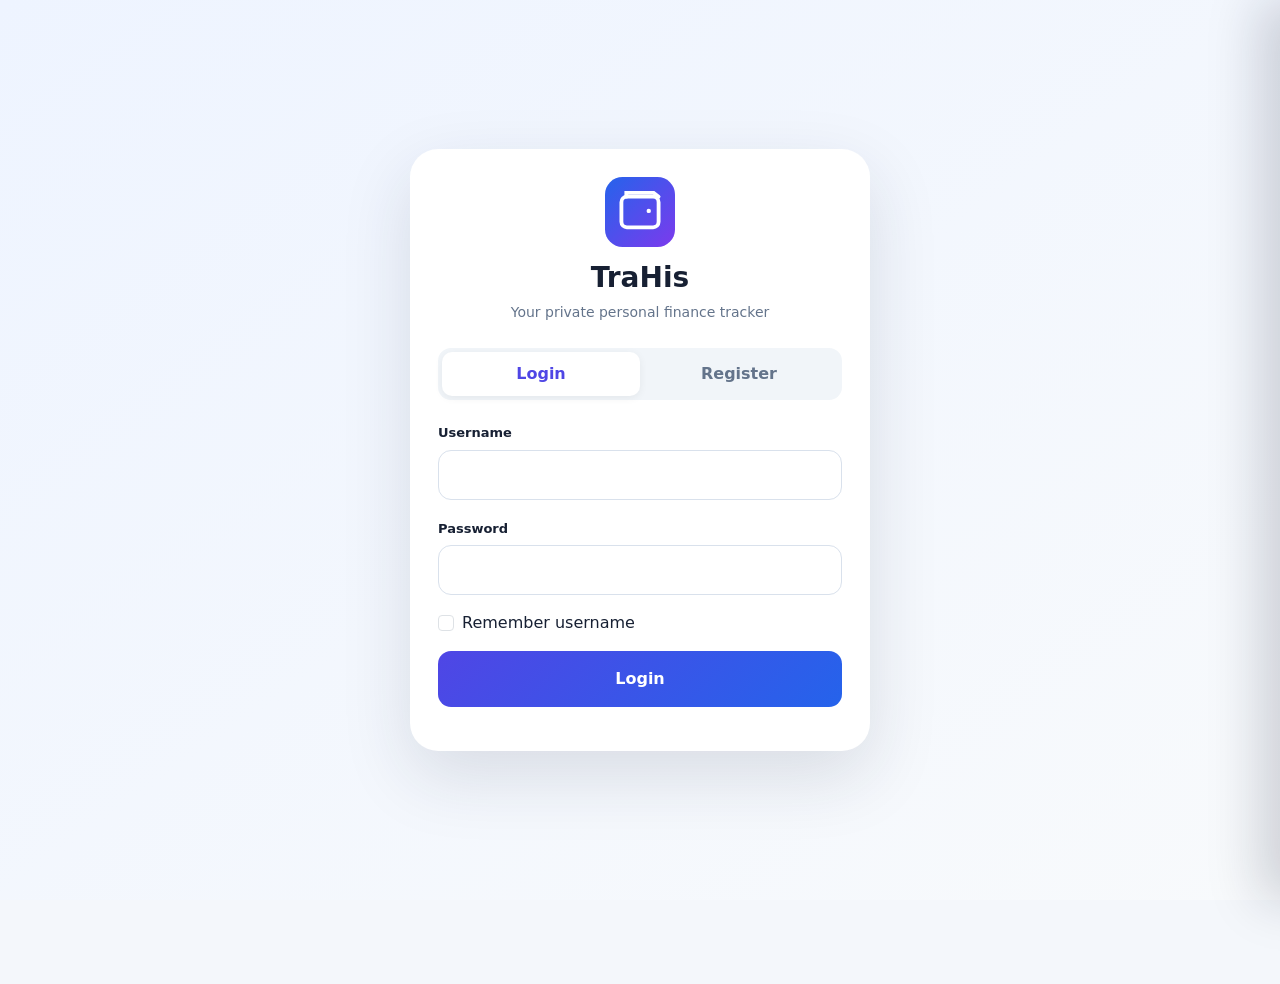
==== add.html @ 41b8a4a2 "Initial commit" ====
<!doctype html>
<html lang="en">
<head>
  <meta charset="utf-8">
  <meta name="viewport" content="width=device-width, initial-scale=1, viewport-fit=cover">
  <meta name="theme-color" content="#4f46e5">
  <meta name="description" content="TraHis personal finance tracker">
  <title>Add • TraHis</title>
  <!-- Manifest is injected only on http/https so file:// testing has no CORS error. -->
  <link id="pwaManifest" rel="manifest">
  <link rel="icon" href="assets/icon.svg" type="image/svg+xml">
  <link rel="stylesheet" href="assets/bootstrap.min.css">
  <link rel="stylesheet" href="assets/bootstrap-icons.css">
  <link rel="stylesheet" href="css/style.css">
</head>
<body data-page="add">
<div id="app"></div>

<!-- Header -->
<header id="appHeader" class="app-header">
  <div class="header-inner">
    <a class="brand" href="index.html"><img src="assets/icon.svg" alt="TraHis"> <span>TraHis</span></a>
    <div class="header-actions">
      <button id="themeToggle" class="theme-toggle" type="button" aria-label="Switch theme" title="Switch theme">
        <i class="bi bi-moon-stars-fill"></i><span class="theme-toggle-label">Dark</span>
      </button>
      <span id="headerUser" class="header-user"></span>
      <button id="headerMenuBtn" class="icon-btn" type="button" aria-label="Open menu"><i class="bi bi-person-circle"></i></button>
    </div>
  </div>
</header>

<!-- Side drawer -->
<div id="drawerOverlay" class="drawer-overlay"></div>
<aside id="appDrawer" class="app-drawer">
  <div class="drawer-top">
    <div class="drawer-brand"><img src="assets/icon.svg" alt=""><div><strong>TraHis</strong><small>Personal finance</small></div></div>
    <button id="closeDrawer" class="icon-btn"><i class="bi bi-x-lg"></i></button>
  </div>
  <div class="drawer-user" id="drawerUser"></div>
  <nav class="drawer-nav">
    <a href="savings.html"><i class="bi bi-piggy-bank"></i><span>Savings</span></a>
    <a href="profile.html"><i class="bi bi-person"></i><span>Profile</span></a>
    <a href="backup.html"><i class="bi bi-cloud-arrow-down"></i><span>Backup & Restore</span></a>
    <a id="adminNav" href="admin.html"><i class="bi bi-shield-check"></i><span>Admin</span></a>
    <button id="logoutBtn" class="danger"><i class="bi bi-box-arrow-right"></i><span>Logout</span></button>
  </nav>
  <div class="drawer-foot">Local-only data • No server database</div>
</aside>

<main id="main" class="main-shell"></main>

<!-- Bottom navigation -->
<nav id="bottomNav" class="bottom-nav">
  <a href="index.html" class="active"><i class="bi bi-grid-1x2-fill"></i><span>Home</span></a>
  <a href="add.html"><i class="bi bi-plus-circle"></i><span>Add</span></a>
  <a href="transfer.html"><i class="bi bi-arrow-left-right"></i><span>Transfer</span></a>
  <a href="history.html"><i class="bi bi-clock-history"></i><span>History</span></a>
</nav>

<div id="toastBox" class="toast-container position-fixed top-0 end-0 p-3"></div>
<input id="restoreFile" type="file" accept=".json,application/json" hidden>

<script src="assets/jquery.min.js"></script>
<script src="assets/bootstrap.bundle.min.js"></script>
<script src="js/app.js"></script>
</body>
</html>
---- css/style.css ----
/* TraHis app UI */
:root{
  --primary:#4f46e5; --primary2:#2563eb; --ink:#172033; --muted:#64748b;
  --bg:#f4f7fb; --card:#fff; --line:#e5eaf2; --danger:#dc3545;
}
*{box-sizing:border-box}
html,body{margin:0;min-height:100%;background:var(--bg);color:var(--ink);font-family:Inter,system-ui,-apple-system,"Segoe UI",Roboto,Arial,sans-serif}
body{padding-bottom:84px}
button,input,select{font:inherit}
button{border:0}
.app-header{
  position:fixed;z-index:1030;top:0;left:0;right:0;height:68px;
  background:rgba(255,255,255,.96);backdrop-filter:blur(16px);
  border-bottom:1px solid rgba(226,232,240,.9);transition:none;
}
.header-inner{height:100%;max-width:1100px;margin:auto;padding:0 18px;display:flex;align-items:center;justify-content:space-between}
.brand{display:flex;align-items:center;gap:9px;color:var(--ink);text-decoration:none;font-weight:800;font-size:19px;margin-right:auto}
.brand img,.drawer-brand img{width:38px;height:38px}
.header-actions{display:flex;align-items:center;gap:8px}
.header-user{font-size:12px;color:var(--muted);font-weight:700;max-width:120px;overflow:hidden;text-overflow:ellipsis;white-space:nowrap}
.icon-btn{width:42px;height:42px;border-radius:13px;background:#f1f5ff;color:var(--primary);display:inline-grid;place-items:center;font-size:20px;cursor:pointer}
.icon-btn:hover{background:#e7ebff}
.main-shell{max-width:1100px;margin:0 auto;padding:88px 18px 24px;min-height:100vh}
.bottom-nav{
  position:fixed;z-index:1025;bottom:0;left:0;right:0;height:72px;background:rgba(255,255,255,.96);
  backdrop-filter:blur(18px);border-top:1px solid var(--line);display:flex;justify-content:center;gap:4px;padding:7px 10px calc(7px + env(safe-area-inset-bottom));
}
.bottom-nav button{flex:1;max-width:160px;background:transparent;color:#718096;border-radius:16px;display:flex;flex-direction:column;align-items:center;justify-content:center;gap:2px;font-size:11px;font-weight:700;cursor:pointer}
.bottom-nav button i{font-size:19px}
.bottom-nav button.active{background:var(--primary-soft);color:var(--primary)}
.cardx{background:var(--card);border:1px solid var(--line);border-radius:22px;box-shadow:0 8px 28px rgba(30,41,59,.06)}
.page-title{font-size:27px;font-weight:850;margin:0}
.page-subtitle{color:var(--muted);margin-top:5px}
.hero{
  background:linear-gradient(135deg,#4f46e5,#2563eb);color:white;border-radius:25px;padding:22px;
  box-shadow:0 16px 35px rgba(37,99,235,.22);overflow:hidden;position:relative
}
.hero:after{content:"";position:absolute;width:180px;height:180px;border-radius:50%;background:rgba(255,255,255,.1);right:-70px;top:-80px}
.stat-card{padding:18px;min-height:122px}
.stat-icon{width:45px;height:45px;border-radius:14px;display:grid;place-items:center;font-size:20px;margin-bottom:10px}
.stat-label{font-size:13px;color:var(--muted);font-weight:700}
.stat-value{font-size:22px;font-weight:850;margin-top:3px}
.balance-row{padding:16px 18px;display:flex;align-items:center;justify-content:space-between}
.balance-left{display:flex;align-items:center;gap:12px}
.balance-icon{width:43px;height:43px;border-radius:14px;display:grid;place-items:center}
.balance-name{font-weight:800}.balance-note{font-size:11px;color:var(--muted)}
.balance-value{font-size:19px;font-weight:850}
.section-title{font-weight:850;font-size:17px;margin:26px 0 12px}
.form-card{padding:20px}
.form-label{font-size:13px;font-weight:800;margin-bottom:7px}
.form-control,.form-select{border-radius:13px;padding:12px 13px;border-color:#d9e1ec}
.form-control:focus,.form-select:focus{box-shadow:0 0 0 3px rgba(79,70,229,.11);border-color:#818cf8}
.btn-primary{background:linear-gradient(135deg,var(--primary),var(--primary2));border:0;border-radius:13px;font-weight:800;padding:11px 17px}
.btn-soft{background:var(--primary-soft);color:var(--primary);border-radius:13px;font-weight:800;padding:10px 14px}
.tx-item{padding:15px 16px;display:flex;align-items:center;justify-content:space-between;gap:12px}
.tx-left{display:flex;gap:12px;align-items:center;min-width:0}
.tx-icon{width:42px;height:42px;border-radius:13px;display:grid;place-items:center;flex:0 0 auto}
.tx-title{font-weight:800;white-space:nowrap;overflow:hidden;text-overflow:ellipsis}
.tx-meta{font-size:11px;color:var(--muted);margin-top:3px}
.tx-amount{font-weight:850;white-space:nowrap}.income{color:#16824c}.expense{color:#d12f43}
.filter-bar{padding:15px}.filter-bar .row{row-gap:8px}
.empty{padding:35px 15px;text-align:center;color:var(--muted)}
.drawer-overlay{position:fixed;inset:0;background:rgba(15,23,42,.45);z-index:1040;opacity:0;visibility:hidden;transition:.2s}
.drawer-overlay.open{opacity:1;visibility:visible}
.app-drawer{
  position:fixed;z-index:1041;top:0;right:0;bottom:0;width:min(350px,90vw);background:#fff;
  transform:translateX(100%);transition:.25s ease;box-shadow:-20px 0 50px rgba(15,23,42,.18);padding:18px
}
.app-drawer.open{transform:translateX(0)}
.drawer-top{display:flex;align-items:center;justify-content:space-between}
.drawer-brand{display:flex;align-items:center;gap:10px}.drawer-brand strong{display:block;font-size:18px}.drawer-brand small{display:block;color:var(--muted)}
.drawer-user{margin:20px 0;padding:14px;border-radius:16px;background:#f5f7ff;color:#334155}
.drawer-nav{display:grid;gap:8px}.drawer-nav button{display:flex;align-items:center;gap:13px;padding:14px 15px;border-radius:15px;background:#f8fafc;color:#263247;font-weight:800;text-align:left;cursor:pointer}
.drawer-nav button i{font-size:20px;color:var(--primary)}.drawer-nav button.danger{color:#b42332;background:#fff3f3}.drawer-nav button.danger i{color:#d92d3b}
.drawer-foot{position:absolute;bottom:22px;left:18px;right:18px;text-align:center;font-size:11px;color:#94a3b8}
.chart-box{height:230px;padding:18px}.chart-box canvas{width:100%;height:100%}
.kpi{padding:15px;border-radius:17px;background:#f8fafc;border:1px solid var(--line)}
.admin-card{padding:16px}.admin-actions{display:flex;gap:7px;flex-wrap:wrap}
.avatar{width:42px;height:42px;border-radius:50%;display:grid;place-items:center;background:#e0e7ff;color:var(--primary);font-weight:850}
.login-page{min-height:100vh;display:grid;place-items:center;padding:20px;background:linear-gradient(145deg,#eef4ff,#f8fafc)}
.login-card{width:min(460px,100%);padding:28px;border-radius:28px;background:#fff;box-shadow:0 25px 70px rgba(30,41,59,.13)}
.login-logo{width:70px;height:70px;margin:0 auto 14px;display:block}.login-card h1{text-align:center;font-size:28px;font-weight:900}.login-card .lead{text-align:center;color:var(--muted);font-size:14px;margin-bottom:25px}
.auth-tabs{display:flex;background:#f1f5f9;padding:4px;border-radius:13px;margin-bottom:20px}.auth-tabs button{flex:1;padding:10px;border-radius:10px;background:transparent;font-weight:800;color:var(--muted)}.auth-tabs button.active{background:#fff;color:var(--primary);box-shadow:0 2px 8px rgba(0,0,0,.06)}
.alertx{border-radius:13px;padding:11px 13px;font-size:13px}

/* Savings module */
.savings-page-head{display:flex;align-items:center;justify-content:space-between;gap:18px}
.savings-head-icon{width:50px;height:50px;border-radius:16px;background:var(--primary-soft);color:var(--primary);display:grid;place-items:center;font-size:23px}
.savings-hero-card{padding:22px;display:flex;align-items:center;justify-content:space-between;gap:24px;background:linear-gradient(135deg,#4f46e5,#2563eb);color:#fff;border:0;box-shadow:0 16px 35px rgba(37,99,235,.20)}
.savings-hero-left{min-width:0}.savings-hero-label{font-size:13px;font-weight:800;opacity:.92;display:flex;align-items:center;gap:7px}.savings-hero-amount{font-size:34px;font-weight:900;line-height:1.05;margin-top:7px}.savings-hero-note{font-size:12px;opacity:.78;margin-top:7px}
.savings-hero-right{min-width:235px;padding-left:22px;border-left:1px solid rgba(255,255,255,.22);text-align:right}.savings-hero-icon{width:48px;height:48px;border-radius:15px;background:rgba(255,255,255,.14);display:grid;place-items:center;font-size:20px;margin:0 0 10px auto}.savings-available-label{font-size:11px;opacity:.75}.savings-hero-right strong{display:block;font-size:20px;margin-top:2px}
.savings-setup-card{padding:20px}.savings-section-head h5{margin:0;font-weight:900}.savings-section-head p{margin:5px 0 18px;color:var(--muted);font-size:12px}.savings-input .input-group-text{background:#f8fafc;border-color:#d9e1ec;color:#64748b;font-weight:700}.savings-input .form-control{border-left:0}.savings-input .input-group-text+.form-control{border-left:0}.savings-save-btn{height:47px}.savings-reserve-box{display:flex;align-items:center;justify-content:space-between;gap:12px;padding:14px 15px;background:#f8fafc;border:1px solid var(--line);border-radius:16px}.savings-reserve-box strong{display:block;font-size:18px;margin-top:2px}.savings-category-card{height:100%;padding:17px}.savings-category-card .cat-icon{width:43px;height:43px;border-radius:14px;display:grid;place-items:center;background:#f1f5ff;font-size:20px;margin-bottom:12px}.savings-category-card .cat-name{font-size:12px;color:var(--muted);font-weight:700}.savings-category-card strong{display:block;font-size:19px;margin-top:4px}.savings-action-card{padding:20px}.savings-action-head{display:flex;align-items:flex-start;gap:12px;margin-bottom:17px}.savings-action-icon{width:42px;height:42px;border-radius:13px;background:var(--primary-soft);color:var(--primary);display:grid;place-items:center;flex:0 0 auto}.savings-action-head h6{margin:0;font-weight:850}.savings-action-head p{margin:4px 0 0;font-size:12px;color:var(--muted)}.savings-budget-card{padding:16px 18px;display:flex;align-items:center;justify-content:space-between;gap:15px}.budget-title{font-weight:850}
@media(max-width:600px){.main-shell{padding:82px 12px 95px}.savings-page-head{align-items:flex-start}.savings-head-icon{width:44px;height:44px;font-size:19px}.savings-hero-card{padding:17px;display:block}.savings-hero-amount{font-size:29px}.savings-hero-right{min-width:0;padding:13px 0 0;margin-top:14px;border-left:0;border-top:1px solid rgba(255,255,255,.2);text-align:left}.savings-hero-icon{display:none}.savings-hero-right strong{font-size:18px}.savings-setup-card{padding:16px}.savings-reserve-box{align-items:flex-start;flex-direction:column}.savings-reserve-box .btn{width:100%}.savings-action-card{padding:16px}.savings-budget-card{padding:14px}}
/* Multi-page navigation */
.drawer-nav a{display:flex;align-items:center;gap:13px;padding:14px 15px;border-radius:15px;background:#f8fafc;color:#263247;font-weight:800;text-align:left;cursor:pointer;text-decoration:none}
.drawer-nav a i{font-size:20px;color:var(--primary)}
.drawer-nav a.danger{color:#b42332;background:#fff3f3}
.bottom-nav a{flex:1;max-width:160px;background:transparent;color:#718096;border-radius:16px;display:flex;flex-direction:column;align-items:center;justify-content:center;gap:2px;font-size:11px;font-weight:700;text-decoration:none;cursor:pointer}
.bottom-nav a i{font-size:19px}
.bottom-nav a.active{background:var(--primary-soft);color:var(--primary)}
@media(max-width:600px){.bottom-nav a{font-size:10px}}

/* v8 audit polish */
html{scroll-behavior:smooth;overflow-x:hidden}
body{overflow-x:hidden}
.main-shell{width:100%;padding-bottom:108px}
.page-head{display:flex;align-items:center;justify-content:space-between;gap:14px;margin-bottom:18px}
.hero-amount{font-size:34px;font-weight:900;line-height:1.1;margin-top:3px}
.dot-sep{padding:0 4px}
.stat-blue{background:#e0ecff;color:#2563eb}.stat-green{background:#dcfce7;color:#15803d}.stat-red{background:#fee2e2;color:#dc2626}.stat-yellow{background:#fef3c7;color:#b45309}.stat-purple{background:#f3e8ff;color:#7c3aed}
.income-bg{background:#dcfce7;color:#15803d}.expense-bg{background:#fee2e2;color:#dc2626}.transfer-bg{background:#e0e7ff;color:#4f46e5}.transfer{color:#4f46e5}
.tx-copy{min-width:0}.history-right{display:flex;flex-direction:column;align-items:flex-end;flex:0 0 auto}.tx-actions{display:flex;gap:4px;margin-top:5px}.tx-actions .btn{width:34px;height:30px;padding:0;display:grid;place-items:center;border-radius:9px}
.mini-balance{padding:16px 18px}.mini-balance strong{display:block;font-size:20px;margin-top:3px}
.history-pagination{display:flex;align-items:center;justify-content:space-between;gap:12px;padding:14px 2px 0}.pagination-buttons{display:flex;align-items:center;gap:5px}.history-count{font-size:12px;color:var(--muted)}.page-btn{min-width:36px;height:36px;border:1px solid var(--line);background:#fff;border-radius:10px;color:#475569;font-weight:800}.page-btn:hover:not(:disabled),.page-btn.active{background:var(--primary-soft);color:var(--primary);border-color:#c7d2fe}.page-btn:disabled{opacity:.4;cursor:not-allowed}.page-dots{padding:0 2px;color:#94a3b8}
.toast-primary{background:#fff;color:var(--ink)}.toast-danger{background:#fff1f2;color:#9f1239}.toast-body{font-weight:700}
.info-box{background:#eef2ff;color:#3730a3}.error-box{background:#fff1f2;color:#be123c}.success-box{background:#ecfdf5;color:#166534}
.admin-master{font-size:22px;font-weight:900}
.savings-hero-card{min-height:150px}.savings-hero-card>div:first-child{min-width:0}.savings-hero-right{min-width:260px}.savings-setup-card{overflow:hidden}.savings-category-card{min-height:130px;display:flex;flex-direction:column;justify-content:flex-start}.savings-action-card{overflow:hidden}.savings-budget-card{min-height:76px}
.drawer-open{overflow:hidden}
.bottom-nav{height:76px;padding-bottom:calc(7px + env(safe-area-inset-bottom));padding-left:max(10px,env(safe-area-inset-left));padding-right:max(10px,env(safe-area-inset-right))}
.bottom-nav a{min-width:0}
.bottom-nav a.active{font-weight:850}
.btn-soft{display:inline-flex;align-items:center;justify-content:center;gap:7px;text-decoration:none;border:1px solid transparent}

@media(max-width:767.98px){
  .header-inner{padding:0 12px}.brand{font-size:18px}.brand img{width:36px;height:36px}.header-user{max-width:80px}
  .main-shell{padding:82px 12px 108px}.page-title{font-size:25px}.page-subtitle{font-size:13px}.page-head{align-items:flex-start}
  .hero{padding:18px;border-radius:20px}.hero-amount{font-size:29px}.stat-card{min-height:116px;padding:15px}.stat-value{font-size:19px}.stat-label{font-size:12px}.stat-icon{width:41px;height:41px}
  .balance-row{padding:14px}.balance-value{font-size:17px}.balance-icon{width:40px;height:40px}
  .tx-item{padding:13px 12px}.tx-left{gap:9px}.tx-icon{width:38px;height:38px}.tx-title{font-size:13px}.tx-meta{font-size:10px;white-space:normal}.tx-amount{font-size:13px}.history-right{max-width:120px}.tx-actions .btn{width:32px;height:29px}
  .filter-bar{padding:12px}.filter-bar .form-control,.filter-bar .form-select{font-size:13px;padding:10px}
  .history-pagination{align-items:flex-start;flex-direction:column}.pagination-buttons{width:100%;justify-content:center;flex-wrap:wrap}
  .form-card{padding:16px}.form-card .btn-primary,.form-card .btn-soft{min-height:44px}
  .savings-page-head{gap:10px}.savings-head-icon{flex:0 0 auto}.savings-hero-card{padding:17px;border-radius:20px}.savings-hero-amount{font-size:30px}.savings-hero-right{min-width:0;padding:13px 0 0;margin-top:14px;border-left:0;border-top:1px solid rgba(255,255,255,.22);text-align:left}.savings-setup-card{padding:16px}.savings-section-head p{line-height:1.5}.savings-reserve-box{align-items:stretch}.savings-reserve-box .btn{width:100%;min-height:44px}.savings-category-card{min-height:116px;padding:14px}.savings-category-card strong{font-size:17px}.savings-action-card{padding:15px}.savings-budget-card{padding:14px}
  .login-page{padding:14px}.login-card{padding:22px 17px;border-radius:22px}.login-logo{width:60px;height:60px}.login-card h1{font-size:25px}.login-card .lead{font-size:13px}
}
@media(max-width:380px){.header-user{display:none}.bottom-nav a{font-size:9px}.bottom-nav a i{font-size:18px}.stat-value{font-size:17px}.stat-card{padding:13px}.page-title{font-size:23px}}


/* v9 settings + fixed header */
:root{--primary-soft:#eef2ff;--focus:#818cf8}
.theme-toggle{min-height:40px;padding:0 10px;border:1px solid var(--line);border-radius:12px;background:var(--primary-soft);color:var(--primary);display:inline-flex;align-items:center;justify-content:center;gap:6px;font-size:12px;font-weight:800;cursor:pointer;white-space:nowrap}
.theme-toggle i{font-size:15px}
.theme-toggle:hover{filter:brightness(.98)}
.chart-section-title{display:flex;align-items:center;justify-content:space-between;gap:12px;flex-wrap:wrap}
.chart-switcher{display:flex;gap:4px;padding:3px;background:var(--primary-soft);border:1px solid var(--line);border-radius:12px}
.chart-range{border:0;background:transparent;color:var(--muted);font-size:11px;font-weight:800;padding:7px 10px;border-radius:9px;cursor:pointer}
.chart-range.active{background:var(--card);color:var(--primary);box-shadow:0 2px 7px rgba(15,23,42,.08)}
.chart-box{height:270px;padding:15px 16px 12px;display:flex;flex-direction:column;gap:5px}
.chart-caption{display:flex;align-items:center;justify-content:space-between;gap:10px;min-width:0;font-size:12px}.chart-caption strong{font-size:13px}.chart-caption span{color:var(--muted);font-size:11px}.chart-box canvas{flex:1;min-height:0;width:100%;height:100%}
.settings-heading{display:flex;align-items:center;justify-content:space-between;gap:15px}.settings-preview-dot{width:34px;height:34px;border-radius:50%;background:linear-gradient(135deg,var(--primary),var(--primary2));box-shadow:0 0 0 5px var(--primary-soft)}
.settings-theme-note{display:flex;align-items:center;gap:12px;padding:13px 14px;border:1px solid var(--line);background:var(--primary-soft);border-radius:14px}.settings-theme-note>i{width:36px;height:36px;border-radius:11px;display:grid;place-items:center;background:var(--card);color:var(--primary);font-size:17px}
.density-compact .main-shell{padding-top:82px}.density-compact .cardx{border-radius:18px}.density-compact .stat-card{min-height:104px;padding:14px}.density-compact .balance-row{padding:12px 15px}.density-compact .tx-item{padding:11px 13px}.density-compact .section-title{margin:20px 0 9px}.density-compact .form-card{padding:16px}.density-compact .savings-category-card{min-height:105px;padding:14px}.density-compact .savings-action-card{padding:16px}

/* Dark mode */
html[data-theme="dark"] body{background:#0b1220;color:#e5e7eb}
html[data-theme="dark"] .app-header{background:rgba(15,23,42,.94);border-color:#263247}
html[data-theme="dark"] .bottom-nav{background:rgba(15,23,42,.96);border-color:#263247}
html[data-theme="dark"] .cardx,html[data-theme="dark"] .login-card{background:#111827;border-color:#263247;box-shadow:0 8px 28px rgba(0,0,0,.22)}
html[data-theme="dark"] .brand,html[data-theme="dark"] .page-title,html[data-theme="dark"] .stat-value,html[data-theme="dark"] .balance-name,html[data-theme="dark"] .balance-value,html[data-theme="dark"] .tx-title,html[data-theme="dark"] .budget-title,html[data-theme="dark"] .settings-theme-note strong{color:#f8fafc}
html[data-theme="dark"] .page-subtitle,html[data-theme="dark"] .stat-label,html[data-theme="dark"] .balance-note,html[data-theme="dark"] .tx-meta,html[data-theme="dark"] .text-muted,html[data-theme="dark"] .small.text-muted{color:#94a3b8!important}
html[data-theme="dark"] .icon-btn{background:#1e293b;color:#a5b4fc}
html[data-theme="dark"] .drawer-overlay{background:rgba(2,6,23,.62)}
html[data-theme="dark"] .app-drawer{background:#0f172a;box-shadow:-20px 0 50px rgba(0,0,0,.4)}
html[data-theme="dark"] .drawer-user,html[data-theme="dark"] .drawer-nav a,html[data-theme="dark"] .drawer-nav a.danger,html[data-theme="dark"] .kpi,html[data-theme="dark"] .savings-reserve-box,html[data-theme="dark"] .settings-theme-note{background:#172033;color:#e5e7eb;border-color:#263247}
html[data-theme="dark"] .drawer-nav a{color:#e5e7eb}
html[data-theme="dark"] .drawer-nav a i{color:var(--primary)}
html[data-theme="dark"] .drawer-foot{color:#64748b}
html[data-theme="dark"] .form-control,html[data-theme="dark"] .form-select,html[data-theme="dark"] .input-group-text{background:#0f172a;color:#e5e7eb;border-color:#334155}
html[data-theme="dark"] .form-control::placeholder{color:#64748b}
html[data-theme="dark"] .form-control:disabled,html[data-theme="dark"] .form-select:disabled{background:#172033;color:#94a3b8}
html[data-theme="dark"] .btn-light{background:#1e293b;color:#e5e7eb;border-color:#334155}
html[data-theme="dark"] .auth-tabs{background:#172033}
html[data-theme="dark"] .auth-tabs button.active{background:#1e293b;color:#c7d2fe}
html[data-theme="dark"] .login-page{background:linear-gradient(145deg,#0b1220,#111827)}
html[data-theme="dark"] .chart-switcher{background:#172033;border-color:#263247}
html[data-theme="dark"] .chart-range.active{background:#1e293b;color:var(--primary)}
html[data-theme="dark"] .page-btn{background:#111827;color:#cbd5e1;border-color:#334155}
html[data-theme="dark"] .page-btn:hover:not(:disabled),html[data-theme="dark"] .page-btn.active{background:var(--primary-soft);color:var(--primary);border-color:var(--primary)}
html[data-theme="dark"] .savings-head-icon,html[data-theme="dark"] .savings-action-icon{background:var(--primary-soft);color:var(--primary)}
html[data-theme="dark"] hr{border-color:#263247}

@media(max-width:767.98px){
  .theme-toggle{width:40px;padding:0}.theme-toggle-label{display:none}
  .header-actions{gap:5px}.header-user{max-width:70px}
  .chart-section-title{align-items:flex-start}.chart-switcher{width:100%}.chart-range{flex:1}
  .chart-box{height:245px;padding:12px}
}
@media(max-width:380px){.header-user{display:none}.theme-toggle{width:38px;height:38px}.icon-btn{width:40px;height:40px}}
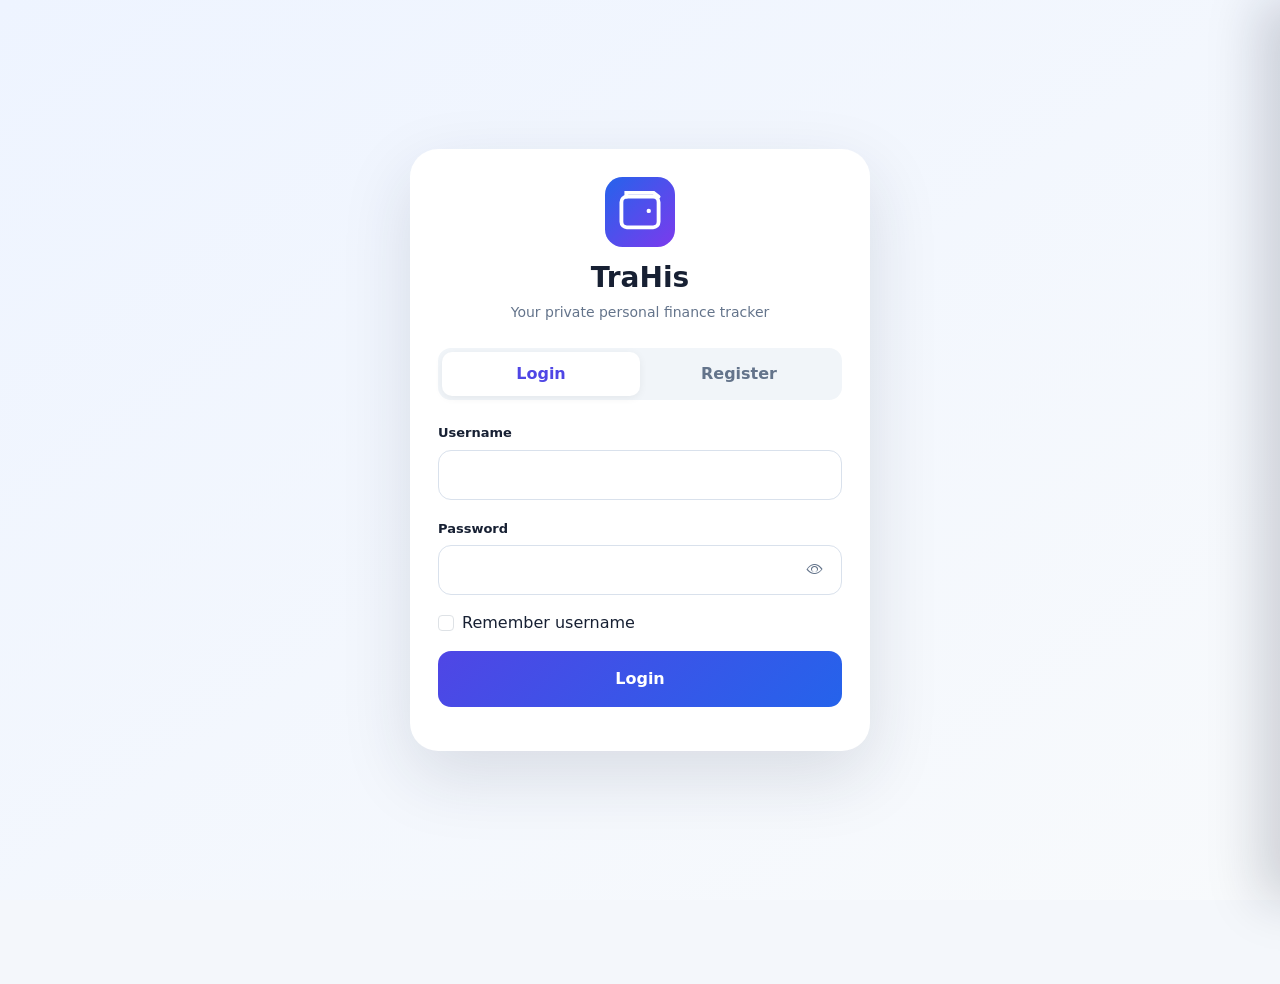
==== commit c574498a: "Initial commit" ====
--- a/add.html
+++ b/add.html
@@ -40,6 +40,7 @@
   <div class="drawer-user" id="drawerUser"></div>
   <nav class="drawer-nav">
     <a href="savings.html"><i class="bi bi-piggy-bank"></i><span>Savings</span></a>
+    <a href="tutorial.html"><i class="bi bi-play-circle"></i><span>App Tutorial</span></a>
     <a href="profile.html"><i class="bi bi-person"></i><span>Profile</span></a>
     <a href="backup.html"><i class="bi bi-cloud-arrow-down"></i><span>Backup & Restore</span></a>
     <a id="adminNav" href="admin.html"><i class="bi bi-shield-check"></i><span>Admin</span></a>
--- a/css/style.css
+++ b/css/style.css
@@ -15,11 +15,11 @@
 }
 .header-inner{height:100%;max-width:1100px;margin:auto;padding:0 18px;display:flex;align-items:center;justify-content:space-between}
 .brand{display:flex;align-items:center;gap:9px;color:var(--ink);text-decoration:none;font-weight:800;font-size:19px;margin-right:auto}
-.brand img,.drawer-brand img{width:38px;height:38px}
+.brand img,.drawer-brand img{width:38px;height:38px}.brand-logo,.drawer-brand-logo{width:38px;height:38px;display:block;flex:0 0 auto}
 .header-actions{display:flex;align-items:center;gap:8px}
 .header-user{font-size:12px;color:var(--muted);font-weight:700;max-width:120px;overflow:hidden;text-overflow:ellipsis;white-space:nowrap}
-.icon-btn{width:42px;height:42px;border-radius:13px;background:#f1f5ff;color:var(--primary);display:inline-grid;place-items:center;font-size:20px;cursor:pointer}
-.icon-btn:hover{background:#e7ebff}
+.icon-btn{width:42px;height:42px;border-radius:13px;background:var(--primary-soft);color:var(--primary);display:inline-grid;place-items:center;font-size:20px;cursor:pointer}
+.icon-btn:hover{background:color-mix(in srgb,var(--primary) 10%,white)}
 .main-shell{max-width:1100px;margin:0 auto;padding:88px 18px 24px;min-height:100vh}
 .bottom-nav{
   position:fixed;z-index:1025;bottom:0;left:0;right:0;height:72px;background:rgba(255,255,255,.96);
@@ -32,7 +32,7 @@
 .page-title{font-size:27px;font-weight:850;margin:0}
 .page-subtitle{color:var(--muted);margin-top:5px}
 .hero{
-  background:linear-gradient(135deg,#4f46e5,#2563eb);color:white;border-radius:25px;padding:22px;
+  background:linear-gradient(135deg,var(--primary),var(--primary2));color:white;border-radius:25px;padding:22px;
   box-shadow:0 16px 35px rgba(37,99,235,.22);overflow:hidden;position:relative
 }
 .hero:after{content:"";position:absolute;width:180px;height:180px;border-radius:50%;background:rgba(255,255,255,.1);right:-70px;top:-80px}
@@ -49,7 +49,7 @@
 .form-card{padding:20px}
 .form-label{font-size:13px;font-weight:800;margin-bottom:7px}
 .form-control,.form-select{border-radius:13px;padding:12px 13px;border-color:#d9e1ec}
-.form-control:focus,.form-select:focus{box-shadow:0 0 0 3px rgba(79,70,229,.11);border-color:#818cf8}
+.form-control:focus,.form-select:focus{box-shadow:0 0 0 3px color-mix(in srgb,var(--primary) 12%,transparent);border-color:var(--primary)}
 .btn-primary{background:linear-gradient(135deg,var(--primary),var(--primary2));border:0;border-radius:13px;font-weight:800;padding:11px 17px}
 .btn-soft{background:var(--primary-soft);color:var(--primary);border-radius:13px;font-weight:800;padding:10px 14px}
 .tx-item{padding:15px 16px;display:flex;align-items:center;justify-content:space-between;gap:12px}
@@ -69,8 +69,8 @@
 .app-drawer.open{transform:translateX(0)}
 .drawer-top{display:flex;align-items:center;justify-content:space-between}
 .drawer-brand{display:flex;align-items:center;gap:10px}.drawer-brand strong{display:block;font-size:18px}.drawer-brand small{display:block;color:var(--muted)}
-.drawer-user{margin:20px 0;padding:14px;border-radius:16px;background:#f5f7ff;color:#334155}
-.drawer-nav{display:grid;gap:8px}.drawer-nav button{display:flex;align-items:center;gap:13px;padding:14px 15px;border-radius:15px;background:#f8fafc;color:#263247;font-weight:800;text-align:left;cursor:pointer}
+.drawer-user{margin:20px 0;padding:14px;border-radius:16px;background:var(--primary-soft);color:var(--ink)}
+.drawer-nav{display:grid;gap:8px}.drawer-nav button{display:flex;align-items:center;gap:13px;padding:14px 15px;border-radius:15px;background:var(--primary-soft);color:var(--ink);font-weight:800;text-align:left;cursor:pointer}
 .drawer-nav button i{font-size:20px;color:var(--primary)}.drawer-nav button.danger{color:#b42332;background:#fff3f3}.drawer-nav button.danger i{color:#d92d3b}
 .drawer-foot{position:absolute;bottom:22px;left:18px;right:18px;text-align:center;font-size:11px;color:#94a3b8}
 .chart-box{height:230px;padding:18px}.chart-box canvas{width:100%;height:100%}
@@ -81,15 +81,15 @@
 .login-card{width:min(460px,100%);padding:28px;border-radius:28px;background:#fff;box-shadow:0 25px 70px rgba(30,41,59,.13)}
 .login-logo{width:70px;height:70px;margin:0 auto 14px;display:block}.login-card h1{text-align:center;font-size:28px;font-weight:900}.login-card .lead{text-align:center;color:var(--muted);font-size:14px;margin-bottom:25px}
 .auth-tabs{display:flex;background:#f1f5f9;padding:4px;border-radius:13px;margin-bottom:20px}.auth-tabs button{flex:1;padding:10px;border-radius:10px;background:transparent;font-weight:800;color:var(--muted)}.auth-tabs button.active{background:#fff;color:var(--primary);box-shadow:0 2px 8px rgba(0,0,0,.06)}
-.alertx{border-radius:13px;padding:11px 13px;font-size:13px}
+.alertx{border-radius:13px;padding:11px 13px;font-size:13px}.password-field{position:relative}.password-field .form-control{padding-right:52px}.password-toggle{position:absolute;right:6px;top:50%;transform:translateY(-50%);width:42px;height:42px;border-radius:11px;background:transparent;color:var(--muted);display:grid;place-items:center;cursor:pointer}.password-toggle:hover{background:var(--primary-soft);color:var(--primary)}.password-toggle:focus-visible{outline:3px solid color-mix(in srgb,var(--primary) 22%,transparent);outline-offset:1px}
 
 /* Savings module */
 .savings-page-head{display:flex;align-items:center;justify-content:space-between;gap:18px}
 .savings-head-icon{width:50px;height:50px;border-radius:16px;background:var(--primary-soft);color:var(--primary);display:grid;place-items:center;font-size:23px}
-.savings-hero-card{padding:22px;display:flex;align-items:center;justify-content:space-between;gap:24px;background:linear-gradient(135deg,#4f46e5,#2563eb);color:#fff;border:0;box-shadow:0 16px 35px rgba(37,99,235,.20)}
+.savings-hero-card{padding:22px;display:flex;align-items:center;justify-content:space-between;gap:24px;background:linear-gradient(135deg,var(--primary),var(--primary2));color:#fff;border:0;box-shadow:0 16px 35px rgba(37,99,235,.20)}
 .savings-hero-left{min-width:0}.savings-hero-label{font-size:13px;font-weight:800;opacity:.92;display:flex;align-items:center;gap:7px}.savings-hero-amount{font-size:34px;font-weight:900;line-height:1.05;margin-top:7px}.savings-hero-note{font-size:12px;opacity:.78;margin-top:7px}
 .savings-hero-right{min-width:235px;padding-left:22px;border-left:1px solid rgba(255,255,255,.22);text-align:right}.savings-hero-icon{width:48px;height:48px;border-radius:15px;background:rgba(255,255,255,.14);display:grid;place-items:center;font-size:20px;margin:0 0 10px auto}.savings-available-label{font-size:11px;opacity:.75}.savings-hero-right strong{display:block;font-size:20px;margin-top:2px}
-.savings-setup-card{padding:20px}.savings-section-head h5{margin:0;font-weight:900}.savings-section-head p{margin:5px 0 18px;color:var(--muted);font-size:12px}.savings-input .input-group-text{background:#f8fafc;border-color:#d9e1ec;color:#64748b;font-weight:700}.savings-input .form-control{border-left:0}.savings-input .input-group-text+.form-control{border-left:0}.savings-save-btn{height:47px}.savings-reserve-box{display:flex;align-items:center;justify-content:space-between;gap:12px;padding:14px 15px;background:#f8fafc;border:1px solid var(--line);border-radius:16px}.savings-reserve-box strong{display:block;font-size:18px;margin-top:2px}.savings-category-card{height:100%;padding:17px}.savings-category-card .cat-icon{width:43px;height:43px;border-radius:14px;display:grid;place-items:center;background:#f1f5ff;font-size:20px;margin-bottom:12px}.savings-category-card .cat-name{font-size:12px;color:var(--muted);font-weight:700}.savings-category-card strong{display:block;font-size:19px;margin-top:4px}.savings-action-card{padding:20px}.savings-action-head{display:flex;align-items:flex-start;gap:12px;margin-bottom:17px}.savings-action-icon{width:42px;height:42px;border-radius:13px;background:var(--primary-soft);color:var(--primary);display:grid;place-items:center;flex:0 0 auto}.savings-action-head h6{margin:0;font-weight:850}.savings-action-head p{margin:4px 0 0;font-size:12px;color:var(--muted)}.savings-budget-card{padding:16px 18px;display:flex;align-items:center;justify-content:space-between;gap:15px}.budget-title{font-weight:850}
+.savings-setup-card{padding:20px}.savings-section-head h5{margin:0;font-weight:900}.savings-section-head p{margin:5px 0 18px;color:var(--muted);font-size:12px}.savings-input .input-group-text{background:#f8fafc;border-color:#d9e1ec;color:#64748b;font-weight:700}.savings-input .form-control{border-left:0}.savings-input .input-group-text+.form-control{border-left:0}.savings-save-btn{height:47px}.savings-reserve-box{display:flex;align-items:center;justify-content:space-between;gap:12px;padding:14px 15px;background:#f8fafc;border:1px solid var(--line);border-radius:16px}.savings-reserve-box strong{display:block;font-size:18px;margin-top:2px}.savings-category-card{height:100%;padding:17px}.savings-category-card .cat-icon{width:43px;height:43px;border-radius:14px;display:grid;place-items:center;background:var(--primary-soft);color:var(--primary);font-size:20px;margin-bottom:12px}.savings-category-card .cat-name{font-size:12px;color:var(--muted);font-weight:700}.savings-category-card strong{display:block;font-size:19px;margin-top:4px}.savings-action-card{padding:20px}.savings-action-head{display:flex;align-items:flex-start;gap:12px;margin-bottom:17px}.savings-action-icon{width:42px;height:42px;border-radius:13px;background:var(--primary-soft);color:var(--primary);display:grid;place-items:center;flex:0 0 auto}.savings-action-head h6{margin:0;font-weight:850}.savings-action-head p{margin:4px 0 0;font-size:12px;color:var(--muted)}.savings-budget-card{padding:16px 18px;display:flex;align-items:center;justify-content:space-between;gap:15px}.budget-title{font-weight:850}
 @media(max-width:600px){.main-shell{padding:82px 12px 95px}.savings-page-head{align-items:flex-start}.savings-head-icon{width:44px;height:44px;font-size:19px}.savings-hero-card{padding:17px;display:block}.savings-hero-amount{font-size:29px}.savings-hero-right{min-width:0;padding:13px 0 0;margin-top:14px;border-left:0;border-top:1px solid rgba(255,255,255,.2);text-align:left}.savings-hero-icon{display:none}.savings-hero-right strong{font-size:18px}.savings-setup-card{padding:16px}.savings-reserve-box{align-items:flex-start;flex-direction:column}.savings-reserve-box .btn{width:100%}.savings-action-card{padding:16px}.savings-budget-card{padding:14px}}
 /* Multi-page navigation */
 .drawer-nav a{display:flex;align-items:center;gap:13px;padding:14px 15px;border-radius:15px;background:#f8fafc;color:#263247;font-weight:800;text-align:left;cursor:pointer;text-decoration:none}
@@ -113,7 +113,7 @@
 .mini-balance{padding:16px 18px}.mini-balance strong{display:block;font-size:20px;margin-top:3px}
 .history-pagination{display:flex;align-items:center;justify-content:space-between;gap:12px;padding:14px 2px 0}.pagination-buttons{display:flex;align-items:center;gap:5px}.history-count{font-size:12px;color:var(--muted)}.page-btn{min-width:36px;height:36px;border:1px solid var(--line);background:#fff;border-radius:10px;color:#475569;font-weight:800}.page-btn:hover:not(:disabled),.page-btn.active{background:var(--primary-soft);color:var(--primary);border-color:#c7d2fe}.page-btn:disabled{opacity:.4;cursor:not-allowed}.page-dots{padding:0 2px;color:#94a3b8}
 .toast-primary{background:#fff;color:var(--ink)}.toast-danger{background:#fff1f2;color:#9f1239}.toast-body{font-weight:700}
-.info-box{background:#eef2ff;color:#3730a3}.error-box{background:#fff1f2;color:#be123c}.success-box{background:#ecfdf5;color:#166534}
+.info-box{background:var(--primary-soft);color:var(--primary);border:1px solid color-mix(in srgb,var(--primary) 14%,transparent)}.error-box{background:#fff1f2;color:#be123c}.success-box{background:#ecfdf5;color:#166534}
 .admin-master{font-size:22px;font-weight:900}
 .savings-hero-card{min-height:150px}.savings-hero-card>div:first-child{min-width:0}.savings-hero-right{min-width:260px}.savings-setup-card{overflow:hidden}.savings-category-card{min-height:130px;display:flex;flex-direction:column;justify-content:flex-start}.savings-action-card{overflow:hidden}.savings-budget-card{min-height:76px}
 .drawer-open{overflow:hidden}
@@ -187,3 +187,9 @@
   .chart-box{height:245px;padding:12px}
 }
 @media(max-width:380px){.header-user{display:none}.theme-toggle{width:38px;height:38px}.icon-btn{width:40px;height:40px}}
+
+/* Theme-aware accents */
+.theme-accent-text{color:var(--primary)!important}
+.theme-accent-bg{background:var(--primary-soft)!important;color:var(--primary)!important}
+.theme-accent-border{border-color:var(--primary)!important}
+.brand-logo,.drawer-brand-logo{border-radius:10px}
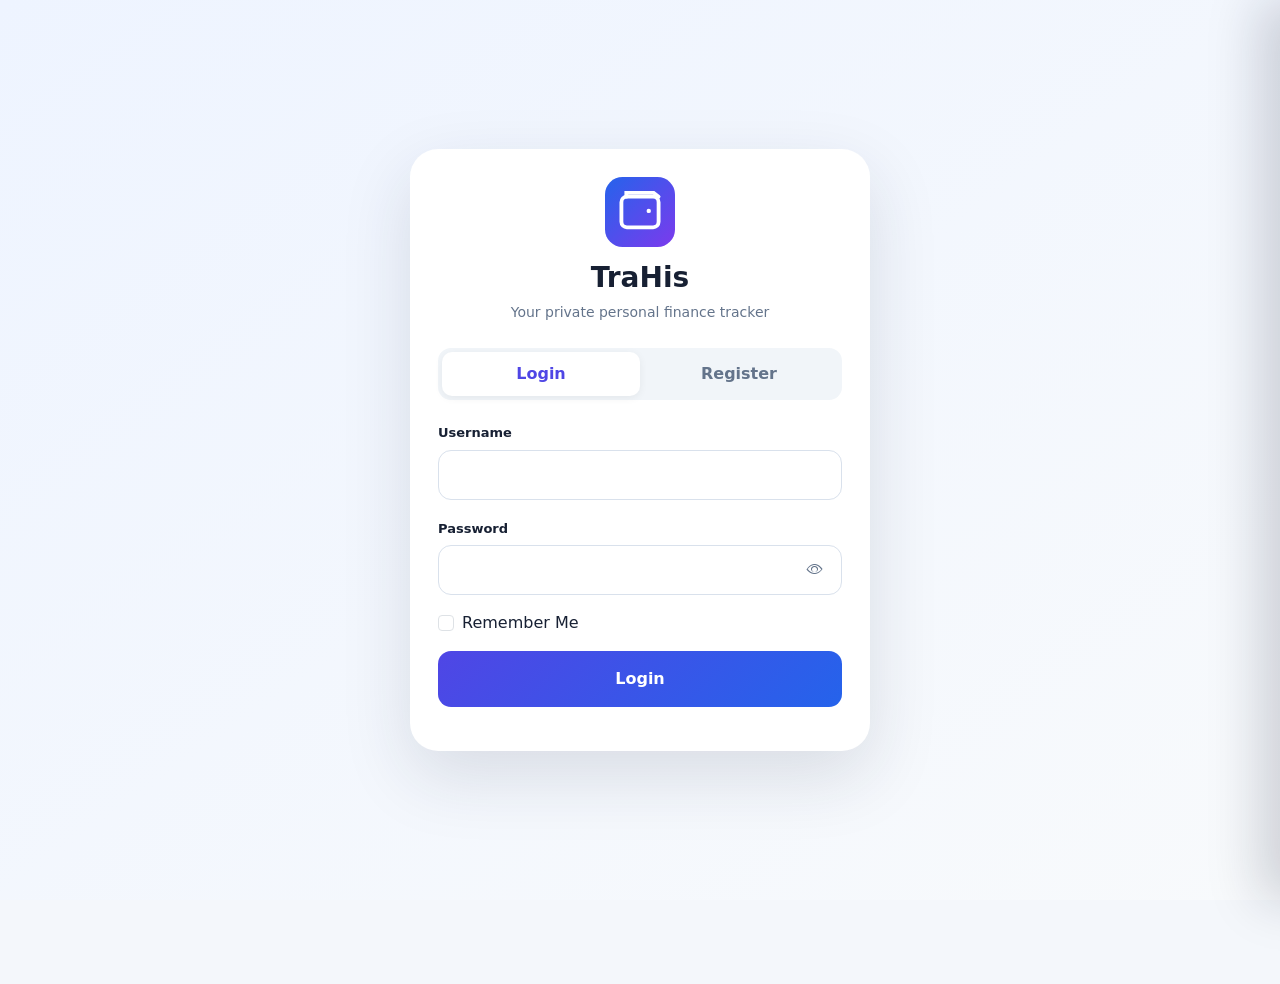
==== commit a2dfa7cd: "Initial commit" ====
--- a/add.html
+++ b/add.html
@@ -39,10 +39,11 @@
   </div>
   <div class="drawer-user" id="drawerUser"></div>
   <nav class="drawer-nav">
+    <a href="profile.html"><i class="bi bi-person"></i><span>Profile</span></a>
     <a href="savings.html"><i class="bi bi-piggy-bank"></i><span>Savings</span></a>
     <a href="tutorial.html"><i class="bi bi-play-circle"></i><span>App Tutorial</span></a>
-    <a href="profile.html"><i class="bi bi-person"></i><span>Profile</span></a>
-    <a href="backup.html"><i class="bi bi-cloud-arrow-down"></i><span>Backup & Restore</span></a>
+    <a href="settings.html"><i class="bi bi-gear-fill"></i><span>Settings</span></a>
+    <a href="backup.html"><i class="bi bi-cloud-arrow-down"></i><span>Backup &amp; Restore</span></a>
     <a id="adminNav" href="admin.html"><i class="bi bi-shield-check"></i><span>Admin</span></a>
     <button id="logoutBtn" class="danger"><i class="bi bi-box-arrow-right"></i><span>Logout</span></button>
   </nav>
--- a/css/style.css
+++ b/css/style.css
@@ -89,8 +89,8 @@
 .savings-hero-card{padding:22px;display:flex;align-items:center;justify-content:space-between;gap:24px;background:linear-gradient(135deg,var(--primary),var(--primary2));color:#fff;border:0;box-shadow:0 16px 35px rgba(37,99,235,.20)}
 .savings-hero-left{min-width:0}.savings-hero-label{font-size:13px;font-weight:800;opacity:.92;display:flex;align-items:center;gap:7px}.savings-hero-amount{font-size:34px;font-weight:900;line-height:1.05;margin-top:7px}.savings-hero-note{font-size:12px;opacity:.78;margin-top:7px}
 .savings-hero-right{min-width:235px;padding-left:22px;border-left:1px solid rgba(255,255,255,.22);text-align:right}.savings-hero-icon{width:48px;height:48px;border-radius:15px;background:rgba(255,255,255,.14);display:grid;place-items:center;font-size:20px;margin:0 0 10px auto}.savings-available-label{font-size:11px;opacity:.75}.savings-hero-right strong{display:block;font-size:20px;margin-top:2px}
-.savings-setup-card{padding:20px}.savings-section-head h5{margin:0;font-weight:900}.savings-section-head p{margin:5px 0 18px;color:var(--muted);font-size:12px}.savings-input .input-group-text{background:#f8fafc;border-color:#d9e1ec;color:#64748b;font-weight:700}.savings-input .form-control{border-left:0}.savings-input .input-group-text+.form-control{border-left:0}.savings-save-btn{height:47px}.savings-reserve-box{display:flex;align-items:center;justify-content:space-between;gap:12px;padding:14px 15px;background:#f8fafc;border:1px solid var(--line);border-radius:16px}.savings-reserve-box strong{display:block;font-size:18px;margin-top:2px}.savings-category-card{height:100%;padding:17px}.savings-category-card .cat-icon{width:43px;height:43px;border-radius:14px;display:grid;place-items:center;background:var(--primary-soft);color:var(--primary);font-size:20px;margin-bottom:12px}.savings-category-card .cat-name{font-size:12px;color:var(--muted);font-weight:700}.savings-category-card strong{display:block;font-size:19px;margin-top:4px}.savings-action-card{padding:20px}.savings-action-head{display:flex;align-items:flex-start;gap:12px;margin-bottom:17px}.savings-action-icon{width:42px;height:42px;border-radius:13px;background:var(--primary-soft);color:var(--primary);display:grid;place-items:center;flex:0 0 auto}.savings-action-head h6{margin:0;font-weight:850}.savings-action-head p{margin:4px 0 0;font-size:12px;color:var(--muted)}.savings-budget-card{padding:16px 18px;display:flex;align-items:center;justify-content:space-between;gap:15px}.budget-title{font-weight:850}
-@media(max-width:600px){.main-shell{padding:82px 12px 95px}.savings-page-head{align-items:flex-start}.savings-head-icon{width:44px;height:44px;font-size:19px}.savings-hero-card{padding:17px;display:block}.savings-hero-amount{font-size:29px}.savings-hero-right{min-width:0;padding:13px 0 0;margin-top:14px;border-left:0;border-top:1px solid rgba(255,255,255,.2);text-align:left}.savings-hero-icon{display:none}.savings-hero-right strong{font-size:18px}.savings-setup-card{padding:16px}.savings-reserve-box{align-items:flex-start;flex-direction:column}.savings-reserve-box .btn{width:100%}.savings-action-card{padding:16px}.savings-budget-card{padding:14px}}
+.savings-setup-card{padding:20px}.savings-section-head{display:flex;align-items:flex-start;justify-content:space-between;gap:12px}.savings-section-head h5{margin:0;font-weight:900}.savings-section-head p{margin:5px 0 18px;color:var(--muted);font-size:12px}.savings-reset-btn{white-space:nowrap;font-weight:750}.savings-reset-note{display:flex;align-items:center;gap:6px;line-height:1.45}.savings-input .input-group-text{background:#f8fafc;border-color:#d9e1ec;color:#64748b;font-weight:700}.savings-input .form-control{border-left:0}.savings-input .input-group-text+.form-control{border-left:0}.savings-save-btn{height:47px}.savings-reserve-box{display:flex;align-items:center;justify-content:space-between;gap:12px;padding:14px 15px;background:#f8fafc;border:1px solid var(--line);border-radius:16px}.savings-reserve-box strong{display:block;font-size:18px;margin-top:2px}.savings-category-card{height:100%;padding:17px}.savings-category-card .cat-icon{width:43px;height:43px;border-radius:14px;display:grid;place-items:center;background:var(--primary-soft);color:var(--primary);font-size:20px;margin-bottom:12px}.savings-category-card .cat-name{font-size:12px;color:var(--muted);font-weight:700}.savings-category-card strong{display:block;font-size:19px;margin-top:4px}.savings-action-card{padding:20px}.savings-action-head{display:flex;align-items:flex-start;gap:12px;margin-bottom:17px}.savings-action-icon{width:42px;height:42px;border-radius:13px;background:var(--primary-soft);color:var(--primary);display:grid;place-items:center;flex:0 0 auto}.savings-action-head h6{margin:0;font-weight:850}.savings-action-head p{margin:4px 0 0;font-size:12px;color:var(--muted)}.savings-budget-card{padding:16px 18px;display:flex;align-items:center;justify-content:space-between;gap:15px}.budget-title{font-weight:850}
+@media(max-width:600px){.main-shell{padding:82px 12px 95px}.savings-page-head{align-items:flex-start}.savings-head-icon{width:44px;height:44px;font-size:19px}.savings-hero-card{padding:17px;display:block}.savings-hero-amount{font-size:29px}.savings-hero-right{min-width:0;padding:13px 0 0;margin-top:14px;border-left:0;border-top:1px solid rgba(255,255,255,.2);text-align:left}.savings-hero-icon{display:none}.savings-hero-right strong{font-size:18px}.savings-setup-card{padding:16px}.savings-section-head{align-items:flex-start}.savings-reset-btn{min-height:40px}.savings-reserve-box{align-items:flex-start;flex-direction:column}.savings-reserve-box .btn{width:100%}.savings-action-card{padding:16px}.savings-budget-card{padding:14px}}
 /* Multi-page navigation */
 .drawer-nav a{display:flex;align-items:center;gap:13px;padding:14px 15px;border-radius:15px;background:#f8fafc;color:#263247;font-weight:800;text-align:left;cursor:pointer;text-decoration:none}
 .drawer-nav a i{font-size:20px;color:var(--primary)}
@@ -111,6 +111,18 @@
 .income-bg{background:#dcfce7;color:#15803d}.expense-bg{background:#fee2e2;color:#dc2626}.transfer-bg{background:#e0e7ff;color:#4f46e5}.transfer{color:#4f46e5}
 .tx-copy{min-width:0}.history-right{display:flex;flex-direction:column;align-items:flex-end;flex:0 0 auto}.tx-actions{display:flex;gap:4px;margin-top:5px}.tx-actions .btn{width:34px;height:30px;padding:0;display:grid;place-items:center;border-radius:9px}
 .mini-balance{padding:16px 18px}.mini-balance strong{display:block;font-size:20px;margin-top:3px}
+/* History filtered totals */
+.history-total-card{display:flex;align-items:center;gap:12px;padding:15px 16px;min-height:92px}
+.history-total-icon{width:42px;height:42px;flex:0 0 42px;border-radius:13px;display:grid;place-items:center;font-size:19px}
+.history-total-label{font-size:12px;font-weight:700;color:var(--muted);margin-bottom:2px}
+.history-total-value{font-size:21px;font-weight:900;line-height:1.2}
+.history-total-note{font-size:11px;color:var(--muted);margin-top:3px}
+.income-total .history-total-icon{background:#dcfce7;color:#15803d}
+.expense-total .history-total-icon{background:#fee2e2;color:#dc2626}
+[data-theme="dark"] .income-total .history-total-icon{background:rgba(22,163,74,.18);color:#86efac}
+[data-theme="dark"] .expense-total .history-total-icon{background:rgba(220,38,38,.18);color:#fca5a5}
+@media(max-width:380px){.history-total-card{padding:13px 12px;gap:9px}.history-total-icon{width:36px;height:36px;flex-basis:36px;font-size:16px}.history-total-value{font-size:17px}.history-total-label{font-size:11px}.history-total-note{font-size:10px}}
+
 .history-pagination{display:flex;align-items:center;justify-content:space-between;gap:12px;padding:14px 2px 0}.pagination-buttons{display:flex;align-items:center;gap:5px}.history-count{font-size:12px;color:var(--muted)}.page-btn{min-width:36px;height:36px;border:1px solid var(--line);background:#fff;border-radius:10px;color:#475569;font-weight:800}.page-btn:hover:not(:disabled),.page-btn.active{background:var(--primary-soft);color:var(--primary);border-color:#c7d2fe}.page-btn:disabled{opacity:.4;cursor:not-allowed}.page-dots{padding:0 2px;color:#94a3b8}
 .toast-primary{background:#fff;color:var(--ink)}.toast-danger{background:#fff1f2;color:#9f1239}.toast-body{font-weight:700}
 .info-box{background:var(--primary-soft);color:var(--primary);border:1px solid color-mix(in srgb,var(--primary) 14%,transparent)}.error-box{background:#fff1f2;color:#be123c}.success-box{background:#ecfdf5;color:#166534}
@@ -146,8 +158,8 @@
 .chart-switcher{display:flex;gap:4px;padding:3px;background:var(--primary-soft);border:1px solid var(--line);border-radius:12px}
 .chart-range{border:0;background:transparent;color:var(--muted);font-size:11px;font-weight:800;padding:7px 10px;border-radius:9px;cursor:pointer}
 .chart-range.active{background:var(--card);color:var(--primary);box-shadow:0 2px 7px rgba(15,23,42,.08)}
-.chart-box{height:270px;padding:15px 16px 12px;display:flex;flex-direction:column;gap:5px}
-.chart-caption{display:flex;align-items:center;justify-content:space-between;gap:10px;min-width:0;font-size:12px}.chart-caption strong{font-size:13px}.chart-caption span{color:var(--muted);font-size:11px}.chart-box canvas{flex:1;min-height:0;width:100%;height:100%}
+.chart-box{height:270px;padding:15px 16px 12px;display:flex;flex-direction:column;gap:5px;overflow:hidden}
+.chart-caption{display:flex;align-items:center;justify-content:space-between;gap:12px;min-width:0;font-size:12px}.chart-caption strong{font-size:13px;white-space:nowrap}.chart-caption-right{display:flex;align-items:center;justify-content:flex-end;gap:12px;min-width:0;flex-wrap:wrap}.chart-caption-right>span{color:var(--muted);font-size:11px}.chart-legend{display:inline-flex!important;align-items:center;gap:10px}.chart-legend>span{display:inline-flex;align-items:center;gap:4px;color:var(--muted);font-size:10px!important;font-weight:700}.legend-dot{width:7px;height:7px;border-radius:50%;display:inline-block}.income-dot{background:#16a34a}.expense-dot{background:#ef4444}.chart-scroll{flex:1;min-width:0;min-height:0;overflow-x:auto;overflow-y:hidden;scrollbar-width:thin}.chart-scroll canvas{display:block;min-height:0;height:100%}
 .settings-heading{display:flex;align-items:center;justify-content:space-between;gap:15px}.settings-preview-dot{width:34px;height:34px;border-radius:50%;background:linear-gradient(135deg,var(--primary),var(--primary2));box-shadow:0 0 0 5px var(--primary-soft)}
 .settings-theme-note{display:flex;align-items:center;gap:12px;padding:13px 14px;border:1px solid var(--line);background:var(--primary-soft);border-radius:14px}.settings-theme-note>i{width:36px;height:36px;border-radius:11px;display:grid;place-items:center;background:var(--card);color:var(--primary);font-size:17px}
 .density-compact .main-shell{padding-top:82px}.density-compact .cardx{border-radius:18px}.density-compact .stat-card{min-height:104px;padding:14px}.density-compact .balance-row{padding:12px 15px}.density-compact .tx-item{padding:11px 13px}.density-compact .section-title{margin:20px 0 9px}.density-compact .form-card{padding:16px}.density-compact .savings-category-card{min-height:105px;padding:14px}.density-compact .savings-action-card{padding:16px}
@@ -193,3 +205,469 @@
 .theme-accent-bg{background:var(--primary-soft)!important;color:var(--primary)!important}
 .theme-accent-border{border-color:var(--primary)!important}
 .brand-logo,.drawer-brand-logo{border-radius:10px}
+
+/* Backup Health */
+.backup-head-icon{width:48px;height:48px;border-radius:16px;background:var(--primary-soft);color:var(--primary);display:grid;place-items:center;font-size:22px;flex:0 0 auto}
+.backup-health-card{padding:18px}
+.backup-health-top{display:flex;align-items:center;justify-content:space-between;gap:16px;margin-bottom:16px}
+.backup-health-label{font-size:12px;font-weight:800;text-transform:uppercase;letter-spacing:.08em;color:var(--primary);display:flex;gap:7px;align-items:center}
+.backup-health-status{font-size:25px;font-weight:800;margin-top:3px}
+.health-good{color:#059669}.health-warn{color:#d97706}
+.backup-health-stats{margin:0 -4px 12px}.health-stat{height:100%;padding:12px;border:1px solid var(--border);border-radius:14px;background:var(--surface-soft)}
+.health-stat span{display:block;font-size:11px;color:var(--muted);margin-bottom:4px}.health-stat strong{display:block;font-size:13px;line-height:1.25;word-break:break-word}
+.health-ok,.health-issues{border-radius:13px;padding:11px 13px;margin-top:10px;font-size:13px}
+.health-ok{background:#ecfdf5;color:#047857;display:flex;gap:8px;align-items:center}.health-issues{background:#fff7ed;color:#9a3412}.health-issues div{display:flex;gap:8px;align-items:flex-start}.health-issues div+div{margin-top:7px}
+.backup-health-note{display:flex;gap:8px;align-items:flex-start;margin-top:12px;padding-top:12px;border-top:1px solid var(--border);font-size:12px;color:var(--muted)}
+html[data-theme="dark"] .health-ok{background:#052e25;color:#6ee7b7}html[data-theme="dark"] .health-issues{background:#3b2412;color:#fdba74}
+@media(max-width:575.98px){.backup-health-top{align-items:flex-start}.backup-health-status{font-size:22px}.backup-head-icon{display:none}.backup-health-card{padding:15px}}
+
+
+/* ===== TraHis Local AI Assistant ===== */
+.ai-fab{
+  position:fixed;right:18px;bottom:82px;z-index:1050;width:58px;height:58px;border:0;border-radius:50%;
+  color:#fff;background:linear-gradient(135deg,var(--primary),var(--primary2));box-shadow:0 12px 30px rgba(0,0,0,.20);
+  display:flex;align-items:center;justify-content:center;font-size:23px;cursor:pointer;transition:.2s;
+}
+.ai-fab:hover{transform:translateY(-2px);box-shadow:0 15px 34px rgba(0,0,0,.25)}
+.ai-fab .ai-dot{position:absolute;right:2px;top:2px;width:11px;height:11px;border:2px solid #fff;border-radius:50%;background:#22c55e}
+.ai-chat-overlay{position:fixed;inset:0;background:rgba(15,23,42,.42);backdrop-filter:blur(4px);z-index:1060;display:none}
+.ai-chat-overlay.open{display:block}
+.ai-chat{
+  position:absolute;right:18px;bottom:18px;width:min(430px,calc(100% - 24px));height:min(720px,calc(100% - 36px));
+  background:var(--card-bg,#fff);border:1px solid var(--border,#e5e7eb);border-radius:24px;overflow:hidden;
+  box-shadow:0 25px 70px rgba(0,0,0,.28);display:flex;flex-direction:column;color:var(--text,#111827)
+}
+.ai-head{padding:15px 16px;background:linear-gradient(135deg,var(--primary),var(--primary2));color:#fff;display:flex;align-items:center;gap:11px}
+.ai-head .ai-avatar{width:40px;height:40px;border-radius:13px;background:rgba(255,255,255,.18);display:flex;align-items:center;justify-content:center;font-size:21px}
+.ai-head-title{font-weight:800;line-height:1.15}.ai-head-sub{font-size:11px;opacity:.82;margin-top:3px}
+.ai-close{margin-left:auto;border:0;background:transparent;color:#fff;font-size:21px;width:38px;height:38px;border-radius:12px}
+.ai-close:hover{background:rgba(255,255,255,.12)}
+.ai-quickbar{flex:0 0 auto;padding:9px 12px 10px;border-bottom:1px solid var(--border,#e5e7eb);background:var(--card-bg,#fff);box-shadow:0 3px 12px rgba(15,23,42,.06);position:relative;z-index:2}
+.ai-quick-label{display:flex;align-items:center;gap:5px;font-size:10px;font-weight:800;letter-spacing:.02em;color:var(--muted,#64748b);margin:0 2px 7px}
+.ai-quick-label i{color:var(--primary);font-size:11px}
+.ai-body{flex:1;min-height:0;overflow:auto;padding:16px;background:var(--surface,#f8fafc);scroll-behavior:smooth}
+.ai-welcome{font-size:13px;line-height:1.55;margin-bottom:12px}
+.ai-msg{display:flex;margin:9px 0}.ai-msg.user{justify-content:flex-end}
+.ai-bubble{max-width:86%;padding:11px 13px;border-radius:16px 16px 16px 5px;background:var(--card-bg,#fff);border:1px solid var(--border,#e5e7eb);font-size:13px;line-height:1.5;white-space:pre-line}
+.ai-msg.user .ai-bubble{border-radius:16px 16px 5px 16px;background:var(--primary);color:#fff;border-color:var(--primary)}
+.ai-quick{display:flex;gap:7px;overflow-x:auto;padding:0 0 1px;scrollbar-width:none;overscroll-behavior-x:contain}.ai-quick::-webkit-scrollbar{display:none}
+.ai-quick button{white-space:nowrap;border:1px solid var(--border,#e5e7eb);background:var(--card-bg,#fff);color:var(--text,#111827);border-radius:999px;padding:7px 11px;font-size:11px;font-weight:600;box-shadow:0 1px 2px rgba(15,23,42,.04)}
+.ai-quick button:hover{border-color:var(--primary);color:var(--primary);background:var(--primary-soft,#eef2ff)}
+.ai-compose{padding:10px;border-top:1px solid var(--border,#e5e7eb);background:var(--card-bg,#fff);display:flex;gap:8px}
+.ai-compose input{flex:1;min-width:0;border:1px solid var(--border,#d1d5db);border-radius:14px;padding:11px 12px;background:transparent;color:inherit;outline:none}
+.ai-compose input:focus{border-color:var(--primary);box-shadow:0 0 0 3px var(--primary-soft)}
+.ai-send{width:44px;height:44px;border:0;border-radius:13px;background:var(--primary);color:#fff;font-size:17px}
+[data-theme="dark"] .ai-chat{--card-bg:#18212f;--surface:#0f172a;--border:#2d3a4d;--text:#e5e7eb}
+[data-theme="dark"] .ai-quickbar{box-shadow:0 3px 12px rgba(0,0,0,.18)}
+[data-theme="dark"] .ai-bubble{background:#18212f}
+@media(max-width:600px){
+  .ai-fab{right:14px;bottom:78px}
+  .ai-chat-overlay{background:var(--surface,#f8fafc)}
+  .ai-chat{right:0;bottom:0;width:100%;height:100%;max-height:none;border-radius:0;border:0}
+}
+
+/* ===== Settings + Glassmorphism Theme ===== */
+.theme-choice-grid{display:grid;grid-template-columns:repeat(2,minmax(0,1fr));gap:12px}
+.theme-choice{position:relative;display:flex;align-items:center;gap:13px;text-align:left;padding:13px;border:1px solid var(--line);background:var(--card);color:var(--ink);border-radius:18px;cursor:pointer;transition:.18s ease;min-height:92px}
+.theme-choice:hover{border-color:var(--primary);transform:translateY(-1px)}
+.theme-choice.active{border-color:var(--primary);box-shadow:0 0 0 3px var(--primary-soft)}
+.theme-choice-check{margin-left:auto;color:var(--primary);font-size:18px;opacity:0;transform:scale(.8);transition:.18s ease}
+.theme-choice.active .theme-choice-check{opacity:1;transform:scale(1)}
+.theme-choice-copy{display:flex;flex-direction:column;gap:3px;min-width:0}.theme-choice-copy strong{font-size:14px}.theme-choice-copy small{font-size:11px;color:var(--muted)}
+.theme-choice-preview{width:72px;height:58px;flex:0 0 auto;border-radius:13px;padding:8px;display:grid;grid-template-columns:1fr 1fr;grid-template-rows:12px 1fr;gap:5px;overflow:hidden}
+.theme-choice-preview span{display:block;border-radius:5px}.theme-choice-preview span:first-child{grid-column:1/-1}
+.classic-preview{background:#eef2ff;border:1px solid #dbe4ff}.classic-preview span{background:#fff;border:1px solid #dfe5ef}.classic-preview span:first-child{background:#4f46e5;border:0}
+.glass-preview{background:linear-gradient(135deg,#dbeafe,#f5d0fe);border:1px solid rgba(255,255,255,.65)}.glass-preview span{background:rgba(255,255,255,.5);border:1px solid rgba(255,255,255,.75);backdrop-filter:blur(5px)}.glass-preview span:first-child{background:linear-gradient(135deg,#4f46e5,#a855f7);border:0}
+.settings-glass-note{display:flex;align-items:flex-start;gap:11px;padding:13px 14px;border:1px solid var(--line);background:var(--primary-soft);border-radius:15px}.settings-glass-note>i{width:36px;height:36px;border-radius:11px;display:grid;place-items:center;background:var(--card);color:var(--primary);font-size:17px;flex:0 0 auto}
+
+/* Glassmorphism is an app-wide visual mode. */
+html[data-visual-style="glass"] body{background:radial-gradient(circle at 8% 8%,rgba(99,102,241,.16),transparent 30%),radial-gradient(circle at 92% 12%,rgba(14,165,233,.14),transparent 28%),linear-gradient(135deg,#eef2ff 0%,#f8fafc 48%,#ecfeff 100%);background-attachment:fixed}
+html[data-visual-style="glass"] .app-header{background:rgba(255,255,255,.58);border-bottom-color:rgba(255,255,255,.72);box-shadow:0 10px 30px rgba(30,41,59,.07)}
+html[data-visual-style="glass"] .bottom-nav{background:rgba(255,255,255,.58);border-top-color:rgba(255,255,255,.72);box-shadow:0 -10px 30px rgba(30,41,59,.06)}
+html[data-visual-style="glass"] .cardx,
+html[data-visual-style="glass"] .login-card{background:rgba(255,255,255,.56);border-color:rgba(255,255,255,.78);box-shadow:0 18px 45px rgba(51,65,85,.10),inset 0 1px 0 rgba(255,255,255,.8);backdrop-filter:blur(18px);-webkit-backdrop-filter:blur(18px)}
+html[data-visual-style="glass"] .form-control,
+html[data-visual-style="glass"] .form-select,
+html[data-visual-style="glass"] .input-group-text{background:rgba(255,255,255,.5);border-color:rgba(148,163,184,.35);backdrop-filter:blur(10px);-webkit-backdrop-filter:blur(10px)}
+html[data-visual-style="glass"] .hero,
+html[data-visual-style="glass"] .savings-hero-card{box-shadow:0 20px 45px rgba(37,99,235,.22),inset 0 1px 0 rgba(255,255,255,.2)}
+html[data-visual-style="glass"] .kpi,
+html[data-visual-style="glass"] .savings-reserve-box,
+html[data-visual-style="glass"] .settings-theme-note,
+html[data-visual-style="glass"] .settings-glass-note{background:rgba(255,255,255,.42);border-color:rgba(255,255,255,.65);backdrop-filter:blur(12px);-webkit-backdrop-filter:blur(12px)}
+html[data-visual-style="glass"] .app-drawer{background:rgba(255,255,255,.70);border-left:1px solid rgba(255,255,255,.78);box-shadow:-25px 0 60px rgba(15,23,42,.16);backdrop-filter:blur(24px);-webkit-backdrop-filter:blur(24px)}
+html[data-visual-style="glass"] .drawer-user,
+html[data-visual-style="glass"] .drawer-nav a{background:rgba(255,255,255,.48);border:1px solid rgba(255,255,255,.66);box-shadow:0 8px 22px rgba(51,65,85,.05);backdrop-filter:blur(12px);-webkit-backdrop-filter:blur(12px)}
+html[data-visual-style="glass"] .drawer-nav a.danger{background:rgba(255,241,242,.68);border-color:rgba(251,113,133,.18)}
+html[data-visual-style="glass"] .icon-btn{background:rgba(255,255,255,.55);border:1px solid rgba(255,255,255,.7);box-shadow:0 6px 18px rgba(51,65,85,.07);backdrop-filter:blur(10px)}
+html[data-visual-style="glass"] .bottom-nav a.active{background:rgba(255,255,255,.5);box-shadow:inset 0 0 0 1px rgba(255,255,255,.65),0 7px 18px rgba(51,65,85,.07)}
+html[data-visual-style="glass"] .stat-card,
+html[data-visual-style="glass"] .savings-category-card,
+html[data-visual-style="glass"] .savings-action-card,
+html[data-visual-style="glass"] .history-total-card{background:rgba(255,255,255,.5);border:1px solid rgba(255,255,255,.7);backdrop-filter:blur(14px);-webkit-backdrop-filter:blur(14px)}
+html[data-visual-style="glass"] .theme-choice{background:rgba(255,255,255,.44);border-color:rgba(255,255,255,.72);backdrop-filter:blur(12px);-webkit-backdrop-filter:blur(12px)}
+html[data-visual-style="glass"] .theme-choice.active{box-shadow:0 0 0 3px var(--primary-soft),0 12px 28px rgba(51,65,85,.08)}
+
+html[data-theme="dark"][data-visual-style="glass"] body{background:radial-gradient(circle at 10% 10%,rgba(79,70,229,.24),transparent 32%),radial-gradient(circle at 90% 12%,rgba(14,165,233,.18),transparent 30%),linear-gradient(135deg,#0b1220,#111827 50%,#0b1b2a);background-attachment:fixed}
+html[data-theme="dark"][data-visual-style="glass"] .app-header{background:rgba(15,23,42,.60);border-bottom-color:rgba(148,163,184,.18)}
+html[data-theme="dark"][data-visual-style="glass"] .bottom-nav{background:rgba(15,23,42,.62);border-top-color:rgba(148,163,184,.18)}
+html[data-theme="dark"][data-visual-style="glass"] .cardx,
+html[data-theme="dark"][data-visual-style="glass"] .login-card{background:rgba(17,24,39,.56);border-color:rgba(148,163,184,.18);box-shadow:0 18px 50px rgba(0,0,0,.22),inset 0 1px 0 rgba(255,255,255,.05)}
+html[data-theme="dark"][data-visual-style="glass"] .form-control,
+html[data-theme="dark"][data-visual-style="glass"] .form-select,
+html[data-theme="dark"][data-visual-style="glass"] .input-group-text{background:rgba(15,23,42,.50);border-color:rgba(148,163,184,.24)}
+html[data-theme="dark"][data-visual-style="glass"] .app-drawer{background:rgba(15,23,42,.72);border-left-color:rgba(148,163,184,.18);backdrop-filter:blur(24px);-webkit-backdrop-filter:blur(24px)}
+html[data-theme="dark"][data-visual-style="glass"] .drawer-user,
+html[data-theme="dark"][data-visual-style="glass"] .drawer-nav a{background:rgba(30,41,59,.48);border-color:rgba(148,163,184,.16)}
+html[data-theme="dark"][data-visual-style="glass"] .drawer-nav a.danger{background:rgba(127,29,29,.30);border-color:rgba(248,113,113,.15)}
+html[data-theme="dark"][data-visual-style="glass"] .icon-btn{background:rgba(30,41,59,.52);border-color:rgba(148,163,184,.18)}
+html[data-theme="dark"][data-visual-style="glass"] .kpi,
+html[data-theme="dark"][data-visual-style="glass"] .savings-reserve-box,
+html[data-theme="dark"][data-visual-style="glass"] .settings-theme-note,
+html[data-theme="dark"][data-visual-style="glass"] .settings-glass-note{background:rgba(30,41,59,.40);border-color:rgba(148,163,184,.16)}
+html[data-theme="dark"][data-visual-style="glass"] .theme-choice{background:rgba(30,41,59,.42);border-color:rgba(148,163,184,.18)}
+
+@media(max-width:575.98px){.theme-choice-grid{grid-template-columns:1fr}.theme-choice{min-height:84px}.theme-choice-preview{width:64px;height:54px}}
+
+/* ===== v24 Glassmorphism hardening =====
+   The glass theme intentionally covers every major application surface,
+   including components created dynamically by the JavaScript renderer. */
+html[data-visual-style="glass"]{
+  --glass-bg:rgba(255,255,255,.56);
+  --glass-bg-strong:rgba(255,255,255,.70);
+  --glass-bg-soft:rgba(255,255,255,.42);
+  --glass-border:rgba(255,255,255,.76);
+  --glass-shadow:0 18px 45px rgba(30,41,59,.10), inset 0 1px 0 rgba(255,255,255,.78);
+  --glass-shadow-soft:0 10px 28px rgba(30,41,59,.07), inset 0 1px 0 rgba(255,255,255,.62);
+}
+html[data-theme="dark"][data-visual-style="glass"]{
+  --glass-bg:rgba(17,24,39,.58);
+  --glass-bg-strong:rgba(15,23,42,.72);
+  --glass-bg-soft:rgba(30,41,59,.42);
+  --glass-border:rgba(148,163,184,.20);
+  --glass-shadow:0 18px 50px rgba(0,0,0,.24), inset 0 1px 0 rgba(255,255,255,.05);
+  --glass-shadow-soft:0 12px 30px rgba(0,0,0,.18), inset 0 1px 0 rgba(255,255,255,.04);
+}
+html[data-visual-style="glass"] body{
+  background:
+    radial-gradient(circle at 8% 8%,rgba(99,102,241,.20),transparent 28%),
+    radial-gradient(circle at 92% 12%,rgba(14,165,233,.16),transparent 26%),
+    radial-gradient(circle at 50% 100%,rgba(168,85,247,.12),transparent 30%),
+    linear-gradient(135deg,#eef2ff 0%,#f8fafc 48%,#ecfeff 100%);
+  background-attachment:fixed;
+}
+html[data-theme="dark"][data-visual-style="glass"] body{
+  background:
+    radial-gradient(circle at 10% 8%,rgba(79,70,229,.28),transparent 30%),
+    radial-gradient(circle at 90% 12%,rgba(14,165,233,.20),transparent 28%),
+    radial-gradient(circle at 50% 100%,rgba(168,85,247,.14),transparent 32%),
+    linear-gradient(135deg,#080f1d 0%,#111827 52%,#0b1b2a 100%);
+}
+html[data-visual-style="glass"] .app-header,
+html[data-visual-style="glass"] .bottom-nav,
+html[data-visual-style="glass"] .app-drawer,
+html[data-visual-style="glass"] .cardx,
+html[data-visual-style="glass"] .login-card,
+html[data-visual-style="glass"] .filter-bar,
+html[data-visual-style="glass"] .admin-card,
+html[data-visual-style="glass"] .backup-health-card,
+html[data-visual-style="glass"] .mini-balance,
+html[data-visual-style="glass"] .history-total-card,
+html[data-visual-style="glass"] .settings-card,
+html[data-visual-style="glass"] .settings-theme-note,
+html[data-visual-style="glass"] .settings-glass-note,
+html[data-visual-style="glass"] .kpi,
+html[data-visual-style="glass"] .savings-reserve-box,
+html[data-visual-style="glass"] .health-stat,
+html[data-visual-style="glass"] .page-btn,
+html[data-visual-style="glass"] .toast,
+html[data-visual-style="glass"] .modal-content,
+html[data-visual-style="glass"] .dropdown-menu{
+  background:var(--glass-bg);
+  border-color:var(--glass-border);
+  box-shadow:var(--glass-shadow);
+  -webkit-backdrop-filter:blur(20px) saturate(150%);
+  backdrop-filter:blur(20px) saturate(150%);
+}
+html[data-visual-style="glass"] .app-header{
+  background:rgba(255,255,255,.62);
+  border-bottom-color:var(--glass-border);
+  box-shadow:0 10px 32px rgba(30,41,59,.08);
+}
+html[data-theme="dark"][data-visual-style="glass"] .app-header{background:rgba(15,23,42,.64)}
+html[data-visual-style="glass"] .bottom-nav{
+  background:rgba(255,255,255,.62);
+  border-top-color:var(--glass-border);
+  box-shadow:0 -10px 32px rgba(30,41,59,.08);
+}
+html[data-theme="dark"][data-visual-style="glass"] .bottom-nav{background:rgba(15,23,42,.66)}
+html[data-visual-style="glass"] .app-drawer{
+  background:var(--glass-bg-strong);
+  border-left:1px solid var(--glass-border);
+  box-shadow:-25px 0 60px rgba(15,23,42,.16);
+}
+html[data-visual-style="glass"] .drawer-user,
+html[data-visual-style="glass"] .drawer-nav a,
+html[data-visual-style="glass"] .drawer-nav button,
+html[data-visual-style="glass"] .icon-btn,
+html[data-visual-style="glass"] .theme-toggle,
+html[data-visual-style="glass"] .theme-choice,
+html[data-visual-style="glass"] .chart-switcher,
+html[data-visual-style="glass"] .chart-range,
+html[data-visual-style="glass"] .auth-tabs,
+html[data-visual-style="glass"] .ai-quick button{
+  background:var(--glass-bg-soft);
+  border:1px solid var(--glass-border);
+  box-shadow:var(--glass-shadow-soft);
+  -webkit-backdrop-filter:blur(14px) saturate(145%);
+  backdrop-filter:blur(14px) saturate(145%);
+}
+html[data-visual-style="glass"] .drawer-nav a:hover,
+html[data-visual-style="glass"] .drawer-nav button:hover,
+html[data-visual-style="glass"] .theme-choice:hover,
+html[data-visual-style="glass"] .icon-btn:hover,
+html[data-visual-style="glass"] .theme-toggle:hover,
+html[data-visual-style="glass"] .page-btn:hover:not(:disabled){
+  transform:translateY(-1px);
+  border-color:color-mix(in srgb,var(--primary) 28%,var(--glass-border));
+}
+html[data-visual-style="glass"] .drawer-nav a.danger,
+html[data-visual-style="glass"] .drawer-nav button.danger{
+  background:rgba(255,241,242,.58);
+  border-color:rgba(251,113,133,.24);
+}
+html[data-theme="dark"][data-visual-style="glass"] .drawer-nav a.danger,
+html[data-theme="dark"][data-visual-style="glass"] .drawer-nav button.danger{background:rgba(127,29,29,.28)}
+html[data-visual-style="glass"] .form-control,
+html[data-visual-style="glass"] .form-select,
+html[data-visual-style="glass"] .input-group-text,
+html[data-visual-style="glass"] .ai-compose input{
+  background:rgba(255,255,255,.46);
+  color:var(--ink);
+  border-color:rgba(148,163,184,.30);
+  -webkit-backdrop-filter:blur(12px) saturate(140%);
+  backdrop-filter:blur(12px) saturate(140%);
+}
+html[data-theme="dark"][data-visual-style="glass"] .form-control,
+html[data-theme="dark"][data-visual-style="glass"] .form-select,
+html[data-theme="dark"][data-visual-style="glass"] .input-group-text,
+html[data-theme="dark"][data-visual-style="glass"] .ai-compose input{
+  background:rgba(15,23,42,.50);
+  color:#e5e7eb;
+  border-color:rgba(148,163,184,.24);
+}
+html[data-visual-style="glass"] .form-control:focus,
+html[data-visual-style="glass"] .form-select:focus,
+html[data-visual-style="glass"] .ai-compose input:focus{
+  background:rgba(255,255,255,.58);
+  border-color:var(--primary);
+}
+html[data-theme="dark"][data-visual-style="glass"] .form-control:focus,
+html[data-theme="dark"][data-visual-style="glass"] .form-select:focus,
+html[data-theme="dark"][data-visual-style="glass"] .ai-compose input:focus{background:rgba(15,23,42,.68)}
+html[data-visual-style="glass"] .hero,
+html[data-visual-style="glass"] .savings-hero-card{
+  border:1px solid rgba(255,255,255,.24);
+  box-shadow:0 20px 50px rgba(37,99,235,.22),inset 0 1px 0 rgba(255,255,255,.20);
+}
+html[data-visual-style="glass"] .stat-card,
+html[data-visual-style="glass"] .savings-category-card,
+html[data-visual-style="glass"] .savings-action-card,
+html[data-visual-style="glass"] .health-stat{
+  background:var(--glass-bg-soft);
+}
+html[data-visual-style="glass"] .balance-row,
+html[data-visual-style="glass"] .tx-item{border-color:rgba(148,163,184,.18)!important}
+html[data-visual-style="glass"] .empty{background:transparent}
+html[data-visual-style="glass"] .page-btn.active,
+html[data-visual-style="glass"] .chart-range.active,
+html[data-visual-style="glass"] .theme-choice.active{
+  background:var(--primary-soft);
+  color:var(--primary);
+  border-color:color-mix(in srgb,var(--primary) 35%,var(--glass-border));
+  box-shadow:0 0 0 2px color-mix(in srgb,var(--primary) 13%,transparent),var(--glass-shadow-soft);
+}
+html[data-visual-style="glass"] .ai-chat,
+html[data-visual-style="glass"] .ai-quickbar,
+html[data-visual-style="glass"] .ai-compose{
+  background:var(--glass-bg-strong);
+  border-color:var(--glass-border);
+  -webkit-backdrop-filter:blur(22px) saturate(150%);
+  backdrop-filter:blur(22px) saturate(150%);
+}
+html[data-visual-style="glass"] .ai-body{background:rgba(248,250,252,.28)}
+html[data-theme="dark"][data-visual-style="glass"] .ai-body{background:rgba(15,23,42,.28)}
+html[data-visual-style="glass"] .ai-bubble{background:var(--glass-bg-soft);border-color:var(--glass-border)}
+html[data-theme="dark"][data-visual-style="glass"] .ai-bubble{color:#e5e7eb}
+html[data-visual-style="glass"] .ai-quick button{color:var(--ink)}
+html[data-theme="dark"][data-visual-style="glass"] .ai-quick button{color:#e5e7eb}
+html[data-visual-style="glass"] .login-page{background:transparent}
+html[data-theme="dark"][data-visual-style="glass"] .login-page{background:transparent}
+html[data-visual-style="glass"] .auth-tabs{background:var(--glass-bg-soft)}
+html[data-theme="dark"][data-visual-style="glass"] .auth-tabs button.active{background:rgba(30,41,59,.55);color:#c7d2fe}
+html[data-visual-style="glass"] .toast{color:var(--ink)}
+html[data-theme="dark"][data-visual-style="glass"] .toast{color:#e5e7eb}
+html[data-visual-style="glass"] .modal-backdrop{backdrop-filter:blur(4px)}
+html[data-theme="dark"][data-visual-style="glass"] .modal-content{color:#e5e7eb;background:rgba(15,23,42,.72)}
+html[data-theme="dark"][data-visual-style="glass"] .dropdown-menu{color:#e5e7eb;background:rgba(15,23,42,.76)}
+html[data-theme="dark"][data-visual-style="glass"] .dropdown-item{color:#e5e7eb}
+html[data-theme="dark"][data-visual-style="glass"] .dropdown-item:hover{background:rgba(148,163,184,.12)}
+
+/* Keep theme application deterministic when navigating between pages. */
+html[data-visual-style="glass"] .btn-light,
+html[data-visual-style="glass"] .btn-outline-secondary{
+  background:var(--glass-bg-soft);
+  color:var(--ink);
+  border-color:var(--glass-border);
+  -webkit-backdrop-filter:blur(12px);
+  backdrop-filter:blur(12px);
+}
+html[data-theme="dark"][data-visual-style="glass"] .btn-light,
+html[data-theme="dark"][data-visual-style="glass"] .btn-outline-secondary{color:#e5e7eb;background:rgba(30,41,59,.46)}
+
+/* ===== v24 production theme hardening ===== */
+:root{
+  --border:var(--line);
+  --text:var(--ink);
+  --surface:#f8fafc;
+  --surface-soft:#f8fafc;
+  --card-bg:var(--card);
+}
+
+/* Keep the glass language consistent on every page/component, including
+   Bootstrap/static components and the tutorial's inline UI. */
+html[data-visual-style="glass"] .login-page{
+  background:
+    radial-gradient(circle at 10% 10%,rgba(99,102,241,.18),transparent 30%),
+    radial-gradient(circle at 90% 15%,rgba(14,165,233,.15),transparent 28%),
+    linear-gradient(135deg,#eef2ff 0%,#f8fafc 50%,#ecfeff 100%);
+}
+html[data-theme="dark"][data-visual-style="glass"] .login-page{
+  background:
+    radial-gradient(circle at 10% 10%,rgba(79,70,229,.25),transparent 32%),
+    radial-gradient(circle at 90% 15%,rgba(14,165,233,.18),transparent 30%),
+    linear-gradient(135deg,#0b1220,#111827 52%,#0b1b2a);
+}
+html[data-visual-style="glass"] .filter-bar,
+html[data-visual-style="glass"] .history-total-card,
+html[data-visual-style="glass"] .health-stat,
+html[data-visual-style="glass"] .page-btn,
+html[data-visual-style="glass"] .chart-switcher,
+html[data-visual-style="glass"] .auth-tabs,
+html[data-visual-style="glass"] .topic-card,
+html[data-visual-style="glass"] .faq-item,
+html[data-visual-style="glass"] .tour-menu button,
+html[data-visual-style="glass"] .tour-content,
+html[data-visual-style="glass"] .mock-window,
+html[data-visual-style="glass"] .mock-kpi,
+html[data-visual-style="glass"] .mock-row,
+html[data-visual-style="glass"] .ai-bubble,
+html[data-visual-style="glass"] .ai-quickbar,
+html[data-visual-style="glass"] .ai-compose{
+  background:var(--glass-bg-soft);
+  border-color:var(--glass-border);
+  box-shadow:var(--glass-shadow-soft);
+  -webkit-backdrop-filter:blur(14px) saturate(145%);
+  backdrop-filter:blur(14px) saturate(145%);
+}
+html[data-theme="dark"][data-visual-style="glass"] .filter-bar,
+html[data-theme="dark"][data-visual-style="glass"] .history-total-card,
+html[data-theme="dark"][data-visual-style="glass"] .health-stat,
+html[data-theme="dark"][data-visual-style="glass"] .page-btn,
+html[data-theme="dark"][data-visual-style="glass"] .chart-switcher,
+html[data-theme="dark"][data-visual-style="glass"] .auth-tabs,
+html[data-theme="dark"][data-visual-style="glass"] .topic-card,
+html[data-theme="dark"][data-visual-style="glass"] .faq-item,
+html[data-theme="dark"][data-visual-style="glass"] .tour-menu button,
+html[data-theme="dark"][data-visual-style="glass"] .tour-content,
+html[data-theme="dark"][data-visual-style="glass"] .mock-window,
+html[data-theme="dark"][data-visual-style="glass"] .mock-kpi,
+html[data-theme="dark"][data-visual-style="glass"] .mock-row{
+  color:#e5e7eb;
+}
+html[data-visual-style="glass"] .auth-tabs button.active,
+html[data-visual-style="glass"] .chart-range.active,
+html[data-visual-style="glass"] .page-btn.active,
+html[data-visual-style="glass"] .tour-menu button.active{
+  background:var(--primary-soft);
+  color:var(--primary);
+  border-color:color-mix(in srgb,var(--primary) 35%,var(--glass-border));
+}
+html[data-theme="dark"][data-visual-style="glass"] .auth-tabs button.active,
+html[data-theme="dark"][data-visual-style="glass"] .chart-range.active,
+html[data-theme="dark"][data-visual-style="glass"] .page-btn.active,
+html[data-theme="dark"][data-visual-style="glass"] .tour-menu button.active{
+  background:rgba(99,102,241,.18);
+  color:#c7d2fe;
+}
+html[data-visual-style="glass"] .btn-light,
+html[data-visual-style="glass"] .btn-outline-secondary,
+html[data-visual-style="glass"] .btn-outline-danger{
+  background:var(--glass-bg-soft);
+  border-color:var(--glass-border);
+  -webkit-backdrop-filter:blur(12px);
+  backdrop-filter:blur(12px);
+}
+html[data-theme="dark"][data-visual-style="glass"] .btn-light,
+html[data-theme="dark"][data-visual-style="glass"] .btn-outline-secondary{
+  color:#e5e7eb;
+  background:rgba(30,41,59,.46);
+  border-color:rgba(148,163,184,.22);
+}
+html[data-theme="dark"][data-visual-style="glass"] .btn-outline-danger{
+  color:#fda4af;
+  background:rgba(127,29,29,.26);
+  border-color:rgba(248,113,113,.22);
+}
+html[data-visual-style="glass"] .drawer-nav a:hover,
+html[data-visual-style="glass"] .drawer-nav button:hover,
+html[data-visual-style="glass"] .theme-choice:hover,
+html[data-visual-style="glass"] .topic-card:hover,
+html[data-visual-style="glass"] .faq-q:hover{
+  border-color:color-mix(in srgb,var(--primary) 28%,var(--glass-border));
+}
+html[data-theme="dark"][data-visual-style="glass"] .tour-menu button,
+html[data-theme="dark"][data-visual-style="glass"] .tour-menu button .tour-dot,
+html[data-theme="dark"][data-visual-style="glass"] .mock-window,
+html[data-theme="dark"][data-visual-style="glass"] .mock-kpi,
+html[data-theme="dark"][data-visual-style="glass"] .mock-row{
+  background:rgba(30,41,59,.42);
+  border-color:rgba(148,163,184,.18);
+}
+html[data-theme="dark"][data-visual-style="glass"] .tour-hero,
+html[data-theme="dark"][data-visual-style="glass"] .tutorial-hero{
+  background:rgba(30,41,59,.38);
+  border-color:rgba(148,163,184,.18);
+}
+html[data-visual-style="glass"] .tutorial-hero,
+html[data-visual-style="glass"] .tour-content{
+  border-color:var(--glass-border);
+}
+html[data-theme="dark"] .tutorial-hero,
+html[data-theme="dark"] .tour-content{
+  color:#e5e7eb;
+}
+
+/* The app header and drawer remain readable when the theme is changed. */
+html[data-visual-style="glass"] .app-header,
+html[data-visual-style="glass"] .bottom-nav,
+html[data-visual-style="glass"] .app-drawer{
+  -webkit-backdrop-filter:blur(24px) saturate(150%);
+  backdrop-filter:blur(24px) saturate(150%);
+}
+html[data-theme="dark"][data-visual-style="glass"] .drawer-brand strong,
+html[data-theme="dark"][data-visual-style="glass"] .drawer-user strong,
+html[data-theme="dark"][data-visual-style="glass"] .drawer-nav a,
+html[data-theme="dark"][data-visual-style="glass"] .drawer-nav button,
+html[data-theme="dark"][data-visual-style="glass"] .brand{
+  color:#f8fafc;
+}
+
+/* Avoid text disappearing in translucent surfaces. */
+html[data-theme="dark"][data-visual-style="glass"] .settings-glass-note,
+html[data-theme="dark"][data-visual-style="glass"] .settings-theme-note,
+html[data-theme="dark"][data-visual-style="glass"] .health-stat,
+html[data-theme="dark"][data-visual-style="glass"] .history-total-card,
+html[data-theme="dark"][data-visual-style="glass"] .filter-bar{
+  color:#e5e7eb;
+}
